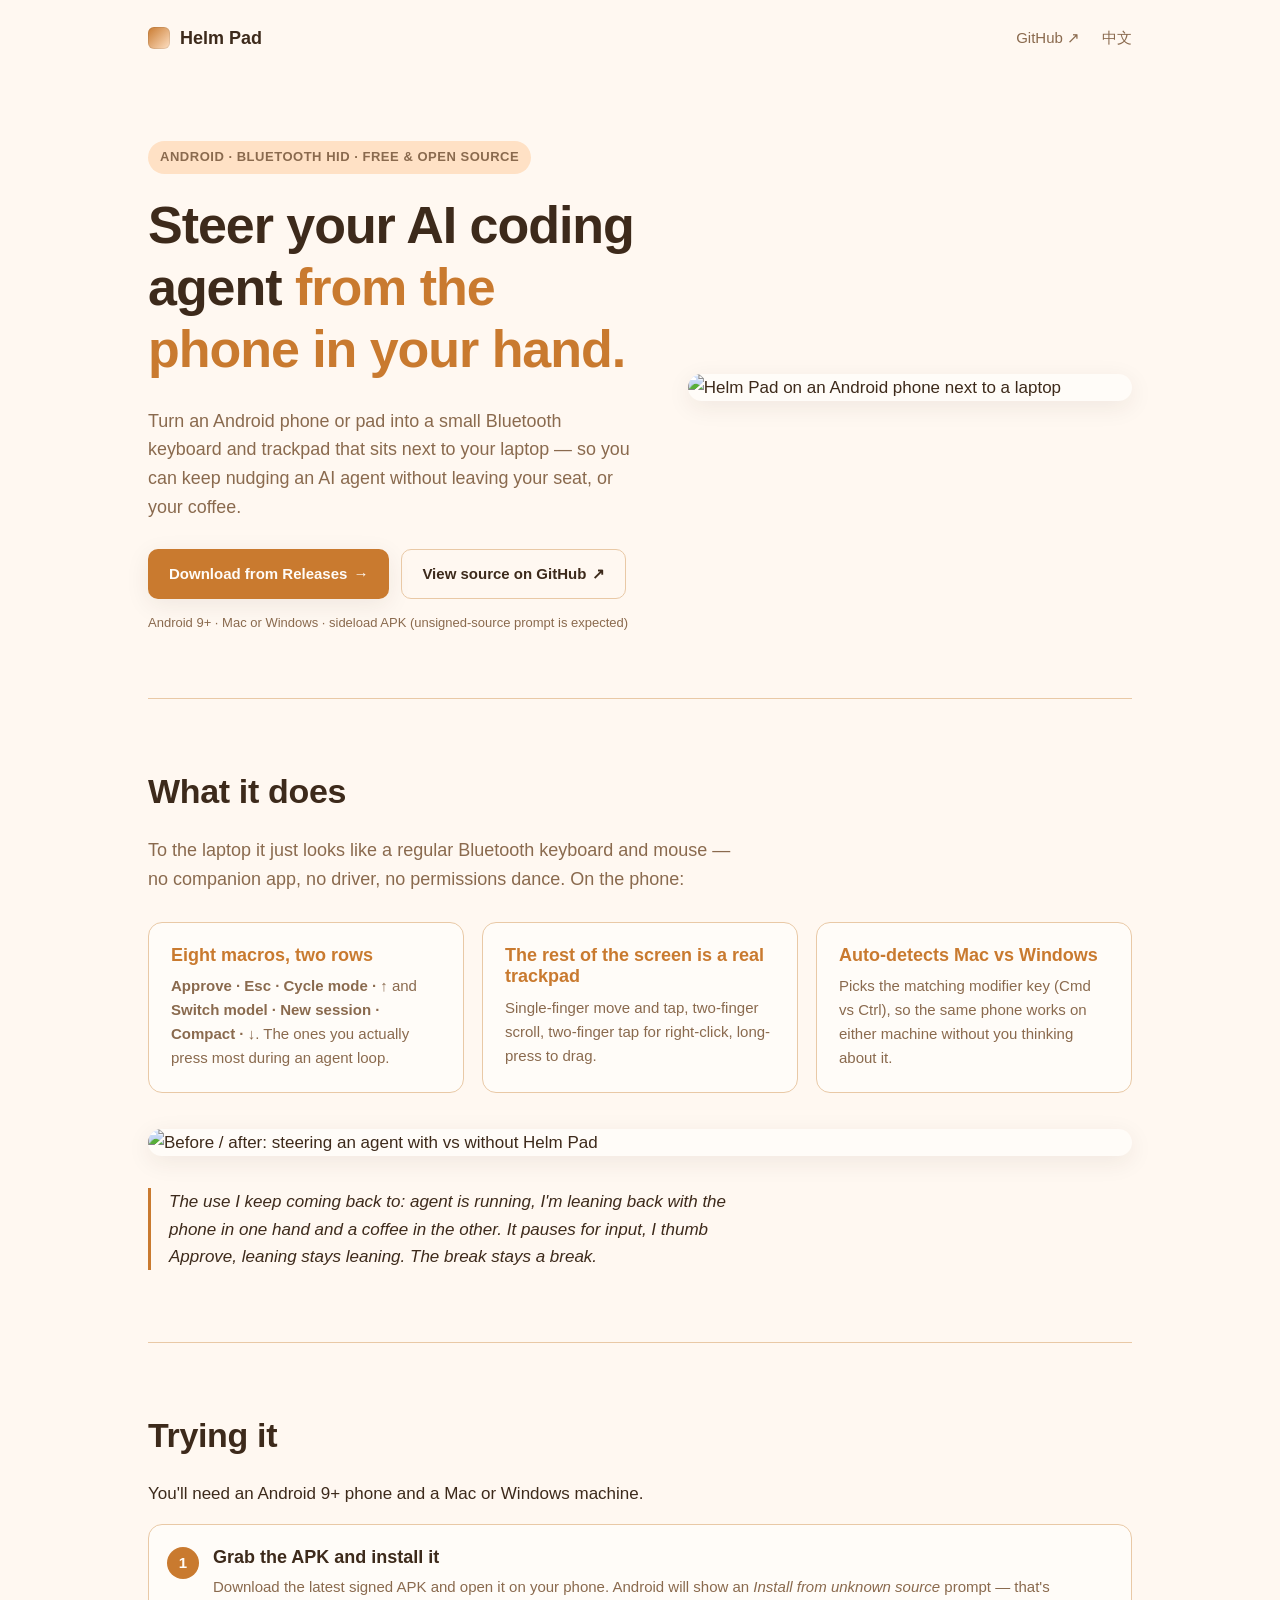
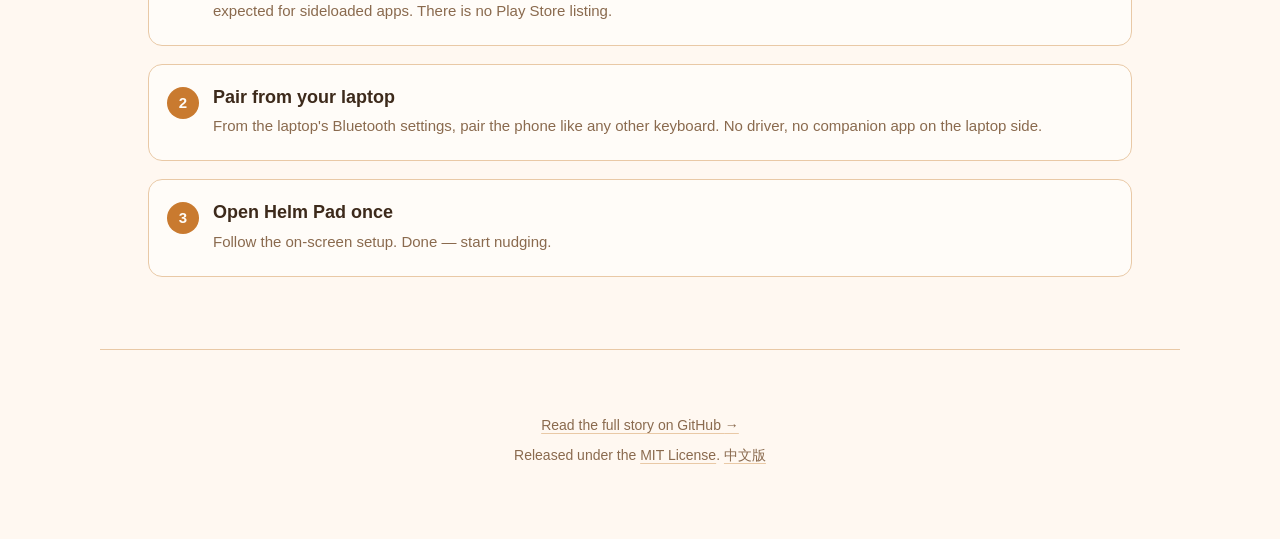
==== pages/index.html @ d27687c6 "add github pages" ====
<!DOCTYPE html>
<html lang="en">
<head>
  <meta charset="UTF-8">
  <meta name="viewport" content="width=device-width, initial-scale=1.0">
  <title>Helm Pad — Bluetooth keyboard & trackpad for AI pair-programming</title>
  <meta name="description" content="Turn your Android phone into a small Bluetooth keyboard and trackpad that sits next to your laptop, so you can keep nudging an AI coding agent without leaving your seat — or your coffee.">

  <meta property="og:title" content="Helm Pad — Bluetooth keyboard & trackpad for AI pair-programming">
  <meta property="og:description" content="Turn your Android phone into a small Bluetooth keyboard and trackpad. Sideload the APK, pair it like any other keyboard, keep nudging your AI agent.">
  <meta property="og:image" content="https://huozhou.github.io/HelmPad/assets/hero.svg">
  <meta property="og:url" content="https://huozhou.github.io/HelmPad/">
  <meta property="og:type" content="website">
  <meta property="og:locale" content="en_US">
  <meta property="og:locale:alternate" content="zh_CN">

  <meta name="twitter:card" content="summary_large_image">
  <meta name="twitter:title" content="Helm Pad">
  <meta name="twitter:description" content="A small Bluetooth keyboard & trackpad for steering AI coding agents from the phone in your hand.">
  <meta name="twitter:image" content="https://huozhou.github.io/HelmPad/assets/hero.svg">

  <link rel="alternate" hreflang="en" href="https://huozhou.github.io/HelmPad/">
  <link rel="alternate" hreflang="zh-CN" href="https://huozhou.github.io/HelmPad/zh/">
  <link rel="alternate" hreflang="x-default" href="https://huozhou.github.io/HelmPad/">

  <link rel="icon" type="image/svg+xml" href="assets/hero.svg">
  <link rel="stylesheet" href="styles.css">
</head>
<body>
  <header class="site-header">
    <a class="brand" href="./" aria-label="Helm Pad home">
      <span class="brand-mark" aria-hidden="true"></span>
      <strong>Helm Pad</strong>
    </a>
    <nav class="site-nav" aria-label="Primary">
      <a href="https://github.com/huozhou/HelmPad" rel="external">GitHub <span aria-hidden="true">↗</span></a>
      <a href="zh/" hreflang="zh-CN" lang="zh-CN">中文</a>
    </nav>
  </header>

  <main>
    <section class="hero">
      <div class="hero-text">
        <p class="eyebrow">Android · Bluetooth HID · Free &amp; open source</p>
        <h1>Steer your AI coding agent <span class="accent">from the phone in your hand.</span></h1>
        <p class="tagline">Turn an Android phone or pad into a small Bluetooth keyboard and trackpad that sits next to your laptop — so you can keep nudging an AI agent without leaving your seat, or your coffee.</p>
        <p class="cta-row">
          <a id="cta-download"
             class="btn btn-primary"
             href="https://github.com/huozhou/HelmPad/releases/latest"
             data-i18n-fallback="Download from Releases →"
             data-i18n-template="Download {version} APK"
             rel="external">
            Download from Releases <span aria-hidden="true">→</span>
          </a>
          <a class="btn btn-ghost" href="https://github.com/huozhou/HelmPad" rel="external">View source on GitHub <span aria-hidden="true">↗</span></a>
        </p>
        <p class="cta-note">Android 9+ · Mac or Windows · sideload APK (unsigned-source prompt is expected)</p>
      </div>
      <figure class="hero-figure">
        <img src="assets/hero.svg" alt="Helm Pad on an Android phone next to a laptop">
      </figure>
    </section>

    <section class="what" id="what">
      <h2>What it does</h2>
      <p class="lead">To the laptop it just looks like a regular Bluetooth keyboard and mouse — no companion app, no driver, no permissions dance. On the phone:</p>
      <ul class="feature-list">
        <li>
          <h3>Eight macros, two rows</h3>
          <p><strong>Approve · Esc · Cycle mode · ↑</strong> and <strong>Switch model · New session · Compact · ↓</strong>. The ones you actually press most during an agent loop.</p>
        </li>
        <li>
          <h3>The rest of the screen is a real trackpad</h3>
          <p>Single-finger move and tap, two-finger scroll, two-finger tap for right-click, long-press to drag.</p>
        </li>
        <li>
          <h3>Auto-detects Mac vs Windows</h3>
          <p>Picks the matching modifier key (Cmd vs Ctrl), so the same phone works on either machine without you thinking about it.</p>
        </li>
      </ul>
      <figure class="loop-figure">
        <img src="assets/loop.svg" alt="Before / after: steering an agent with vs without Helm Pad">
      </figure>
      <p class="vibe">The use I keep coming back to: agent is running, I'm leaning back with the phone in one hand and a coffee in the other. It pauses for input, I thumb <em>Approve</em>, leaning stays leaning. The break stays a break.</p>
    </section>

    <section class="install" id="install">
      <h2>Trying it</h2>
      <p>You'll need an Android 9+ phone and a Mac or Windows machine.</p>
      <ol class="steps">
        <li>
          <h3>Grab the APK and install it</h3>
          <p>Download the latest signed APK and open it on your phone. Android will show an <em>Install from unknown source</em> prompt — that's expected for sideloaded apps. There is no Play Store listing.</p>
        </li>
        <li>
          <h3>Pair from your laptop</h3>
          <p>From the laptop's Bluetooth settings, pair the phone like any other keyboard. No driver, no companion app on the laptop side.</p>
        </li>
        <li>
          <h3>Open Helm Pad once</h3>
          <p>Follow the on-screen setup. Done — start nudging.</p>
        </li>
      </ol>
    </section>
  </main>

  <footer class="site-footer">
    <p id="release-meta" hidden>
      <span id="release-version"></span> · released <time id="release-date"></time> · <a id="release-changelog" href="https://github.com/huozhou/HelmPad/releases/latest" rel="external">changelog <span aria-hidden="true">→</span></a>
    </p>
    <p>
      <a href="https://github.com/huozhou/HelmPad/blob/main/README.md" rel="external">Read the full story on GitHub <span aria-hidden="true">→</span></a>
    </p>
    <p class="meta">
      Released under the <a href="https://github.com/huozhou/HelmPad/blob/main/LICENSE" rel="external">MIT License</a>.
      <a href="zh/" hreflang="zh-CN" lang="zh-CN">中文版</a>
    </p>
  </footer>

  <script src="app.js" defer></script>
</body>
</html>
---- pages/styles.css ----
/* Helm Pad — marketing site */

:root {
  --bg:        #FFF8F1;
  --bg-soft:   #FBE9D7;
  --surface:   #FFFCF8;
  --fg:        #3D2A1B;
  --fg-muted:  #8A6A4E;
  --accent:    #C97A2F;
  --accent-fg: #FFFCF8;
  --accent-soft: #FFE1C5;
  --line:      #E9C9A6;
  --shadow:    0 6px 24px rgba(61, 42, 27, 0.08);
  --radius:    14px;
  --radius-sm: 10px;
  --max-width: 1080px;
  --pad:       clamp(20px, 4vw, 48px);
  --font-sans: ui-sans-serif, -apple-system, "Segoe UI", "PingFang SC", "Hiragino Sans GB", "Microsoft YaHei", Helvetica, Arial, sans-serif;
}

@media (prefers-color-scheme: dark) {
  :root {
    --bg:          #1E1B19;
    --bg-soft:     #2A2623;
    --surface:     #2A2623;
    --fg:          #FFFCF8;
    --fg-muted:    #C9B7A1;
    --accent:      #FFD1A6;
    --accent-fg:   #1E1B19;
    --accent-soft: #4A382A;
    --line:        #5A4634;
    --shadow:      0 6px 24px rgba(0, 0, 0, 0.35);
  }

  /* Hero/loop SVGs are warm-light by design; nudge contrast in dark mode
     without shipping a duplicate dark-only SVG. */
  .hero-figure img,
  .loop-figure img {
    filter: brightness(0.96) saturate(0.95);
  }
}

* { box-sizing: border-box; }

html { scroll-behavior: smooth; }

body {
  margin: 0;
  font-family: var(--font-sans);
  font-size: 17px;
  line-height: 1.6;
  color: var(--fg);
  background: var(--bg);
  -webkit-font-smoothing: antialiased;
  -moz-osx-font-smoothing: grayscale;
}

img, svg { max-width: 100%; height: auto; display: block; }

a { color: var(--accent); text-decoration: none; }
a:hover { text-decoration: underline; }

a:focus-visible,
button:focus-visible,
.btn:focus-visible {
  outline: 2px solid var(--accent);
  outline-offset: 3px;
  border-radius: 4px;
}

h1, h2, h3 { line-height: 1.2; margin: 0 0 0.5em; color: var(--fg); }
h1 { font-size: clamp(32px, 4.6vw, 52px); font-weight: 700; letter-spacing: -0.02em; }
h2 { font-size: clamp(24px, 3vw, 34px); font-weight: 700; letter-spacing: -0.01em; margin-bottom: 24px; }
h3 { font-size: 18px; font-weight: 600; }

p { margin: 0 0 1em; }

/* Header ------------------------------------------------------------ */

.site-header {
  display: flex;
  align-items: center;
  justify-content: space-between;
  gap: 16px;
  max-width: var(--max-width);
  margin: 0 auto;
  padding: 24px var(--pad) 0;
}

.brand {
  display: inline-flex;
  align-items: center;
  gap: 10px;
  color: var(--fg);
  font-size: 18px;
  font-weight: 700;
}
.brand:hover { text-decoration: none; }

.brand-mark {
  display: inline-block;
  width: 22px;
  height: 22px;
  border-radius: 6px;
  background: linear-gradient(135deg, var(--accent), var(--accent-soft));
  box-shadow: inset 0 0 0 1px rgba(0,0,0,0.08);
}

.site-nav {
  display: flex;
  align-items: center;
  gap: 22px;
}
.site-nav a {
  color: var(--fg-muted);
  font-size: 15px;
  font-weight: 500;
}
.site-nav a:hover { color: var(--fg); text-decoration: none; }

/* Main / hero ------------------------------------------------------- */

main { max-width: var(--max-width); margin: 0 auto; padding: 0 var(--pad); }

.hero {
  display: grid;
  grid-template-columns: 1.1fr 1fr;
  gap: clamp(24px, 4vw, 56px);
  align-items: center;
  padding: clamp(40px, 7vw, 88px) 0 clamp(32px, 5vw, 64px);
}

.eyebrow {
  display: inline-block;
  font-size: 13px;
  font-weight: 600;
  letter-spacing: 0.04em;
  text-transform: uppercase;
  color: var(--fg-muted);
  background: var(--accent-soft);
  padding: 6px 12px;
  border-radius: 999px;
  margin-bottom: 20px;
}

.hero h1 .accent {
  color: var(--accent);
  display: inline;
}

.tagline {
  font-size: clamp(16px, 1.4vw, 19px);
  color: var(--fg-muted);
  margin: 0 0 28px;
  max-width: 52ch;
}

.cta-row {
  display: flex;
  flex-wrap: wrap;
  gap: 12px;
  margin-bottom: 14px;
}

.cta-note {
  font-size: 13px;
  color: var(--fg-muted);
  margin: 0;
}

.btn {
  display: inline-flex;
  align-items: center;
  gap: 6px;
  padding: 12px 20px;
  border-radius: var(--radius-sm);
  font-weight: 600;
  font-size: 15px;
  border: 1.5px solid transparent;
  transition: transform 0.08s ease, box-shadow 0.15s ease, background 0.15s ease;
  min-height: 44px;
  white-space: nowrap;
}
.btn:hover { text-decoration: none; transform: translateY(-1px); }
.btn:active { transform: translateY(0); }

.btn-primary {
  background: var(--accent);
  color: var(--accent-fg);
  box-shadow: var(--shadow);
}
.btn-primary:hover { background: var(--fg); color: var(--bg); }

.btn-ghost {
  background: transparent;
  color: var(--fg);
  border-color: var(--line);
}
.btn-ghost:hover { background: var(--bg-soft); border-color: var(--accent); }

.hero-figure {
  margin: 0;
  border-radius: var(--radius);
  overflow: hidden;
  box-shadow: var(--shadow);
  background: var(--surface);
}

/* What it does ------------------------------------------------------ */

.what, .install {
  padding: clamp(40px, 6vw, 72px) 0;
  border-top: 1px solid var(--line);
}

.lead {
  font-size: 18px;
  color: var(--fg-muted);
  max-width: 60ch;
  margin-bottom: 28px;
}

.feature-list {
  list-style: none;
  padding: 0;
  margin: 0 0 36px;
  display: grid;
  grid-template-columns: repeat(auto-fit, minmax(240px, 1fr));
  gap: 18px;
}

.feature-list li {
  background: var(--surface);
  border: 1px solid var(--line);
  border-radius: var(--radius);
  padding: 22px;
}

.feature-list h3 {
  margin-bottom: 8px;
  color: var(--accent);
}

.feature-list p {
  margin: 0;
  font-size: 15px;
  color: var(--fg-muted);
}

.loop-figure {
  margin: 36px 0 28px;
  border-radius: var(--radius);
  overflow: hidden;
  box-shadow: var(--shadow);
  background: var(--surface);
}

.vibe {
  font-size: 17px;
  color: var(--fg);
  font-style: italic;
  max-width: 64ch;
  border-left: 3px solid var(--accent);
  padding-left: 18px;
  margin: 32px 0 0;
}

/* Steps ------------------------------------------------------------- */

.steps {
  list-style: none;
  counter-reset: step;
  padding: 0;
  margin: 0;
  display: grid;
  gap: 18px;
}

.steps li {
  counter-increment: step;
  background: var(--surface);
  border: 1px solid var(--line);
  border-radius: var(--radius);
  padding: 22px 22px 22px 64px;
  position: relative;
}

.steps li::before {
  content: counter(step);
  position: absolute;
  left: 18px;
  top: 22px;
  width: 32px;
  height: 32px;
  border-radius: 50%;
  background: var(--accent);
  color: var(--accent-fg);
  font-weight: 700;
  font-size: 15px;
  display: inline-flex;
  align-items: center;
  justify-content: center;
}

.steps h3 { margin-bottom: 6px; }
.steps p { margin: 0; font-size: 15px; color: var(--fg-muted); }

/* Footer ------------------------------------------------------------ */

.site-footer {
  max-width: var(--max-width);
  margin: 0 auto;
  padding: clamp(40px, 6vw, 64px) var(--pad);
  border-top: 1px solid var(--line);
  text-align: center;
  font-size: 14px;
  color: var(--fg-muted);
}

.site-footer p { margin: 0 0 8px; }
.site-footer .meta { color: var(--fg-muted); }
.site-footer a { color: var(--fg-muted); text-decoration: underline; text-decoration-color: var(--line); text-underline-offset: 3px; }
.site-footer a:hover { color: var(--accent); text-decoration-color: var(--accent); }

#release-meta time { font-variant-numeric: tabular-nums; }

/* Responsive -------------------------------------------------------- */

@media (max-width: 880px) {
  .hero {
    grid-template-columns: 1fr;
    padding-top: clamp(24px, 6vw, 56px);
  }
  .hero-figure { order: -1; }
}

@media (max-width: 480px) {
  body { font-size: 16px; }
  .site-header { padding-top: 16px; }
  .site-nav { gap: 14px; }
  .btn { width: 100%; justify-content: center; }
  .cta-row { flex-direction: column; }
  .steps li { padding-left: 22px; padding-top: 56px; }
  .steps li::before { top: 18px; left: 18px; }
}

@media (prefers-reduced-motion: reduce) {
  html { scroll-behavior: auto; }
  .btn { transition: none; }
}
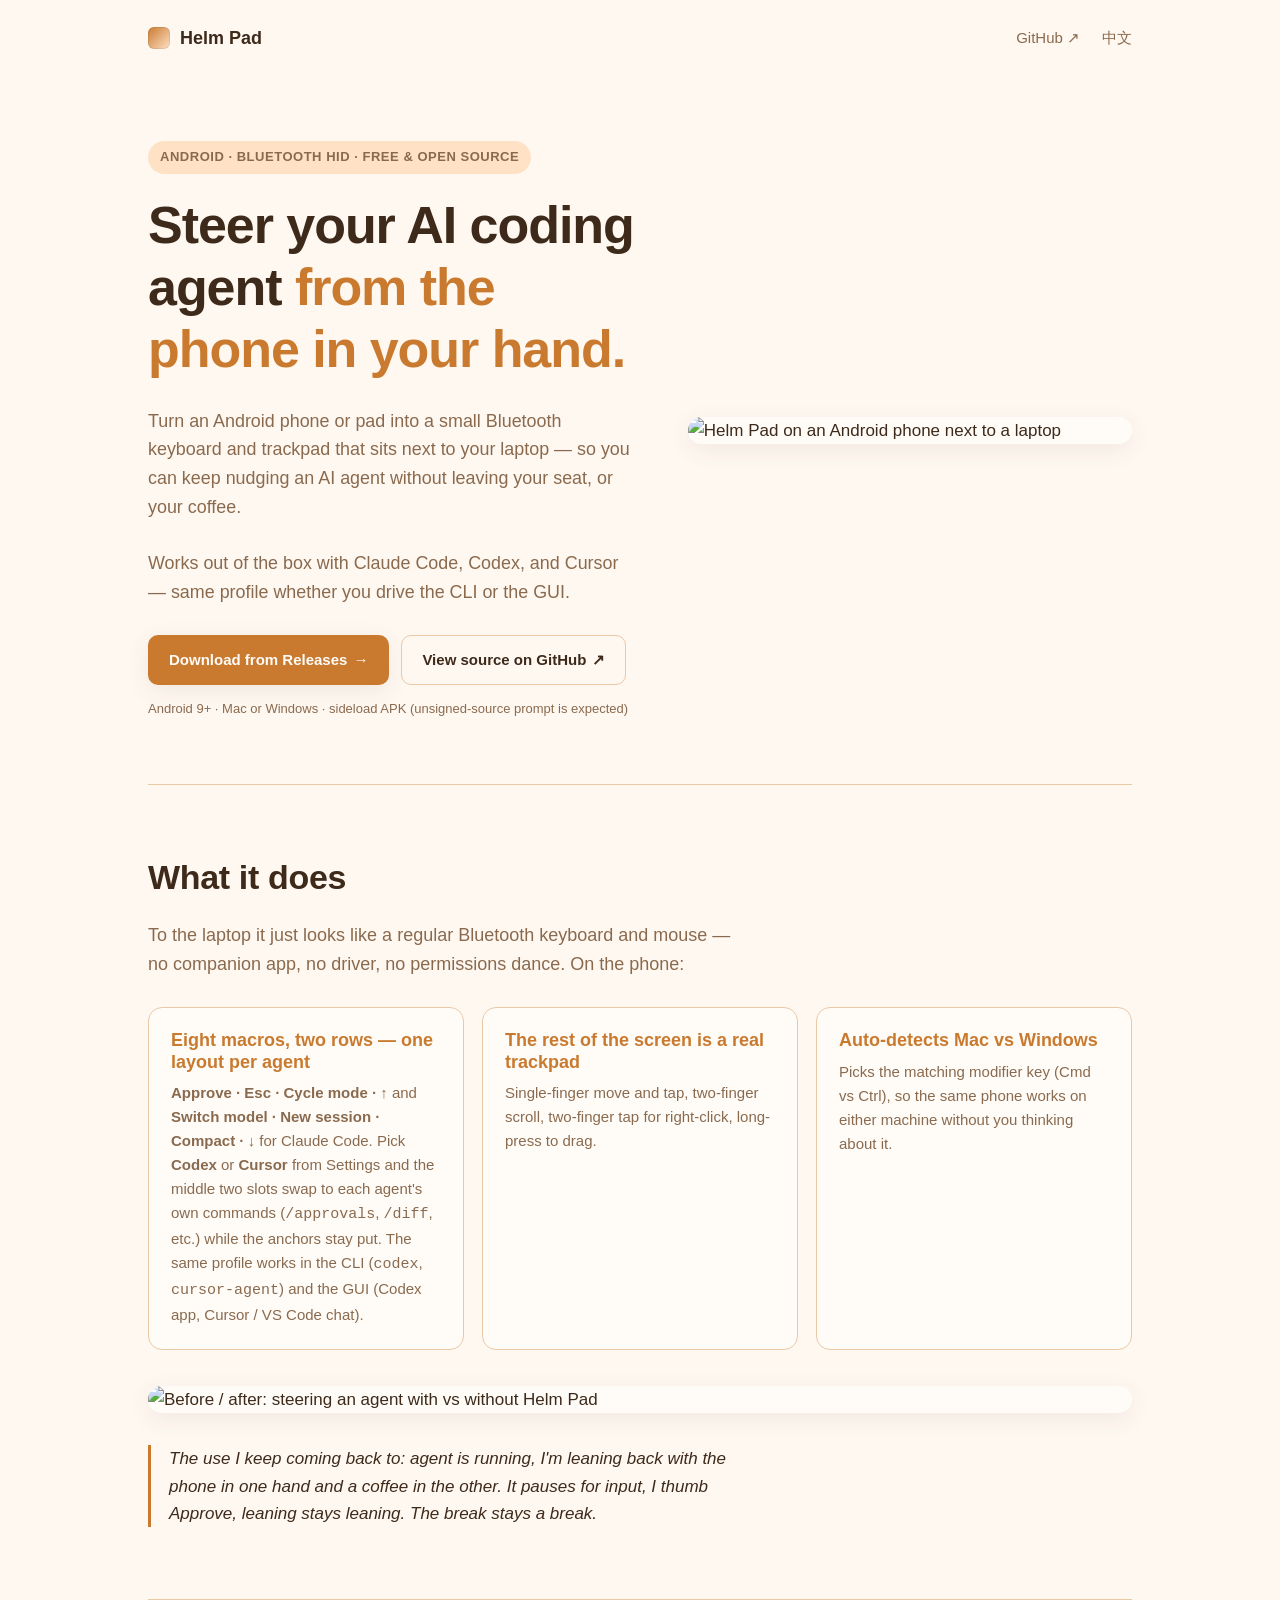
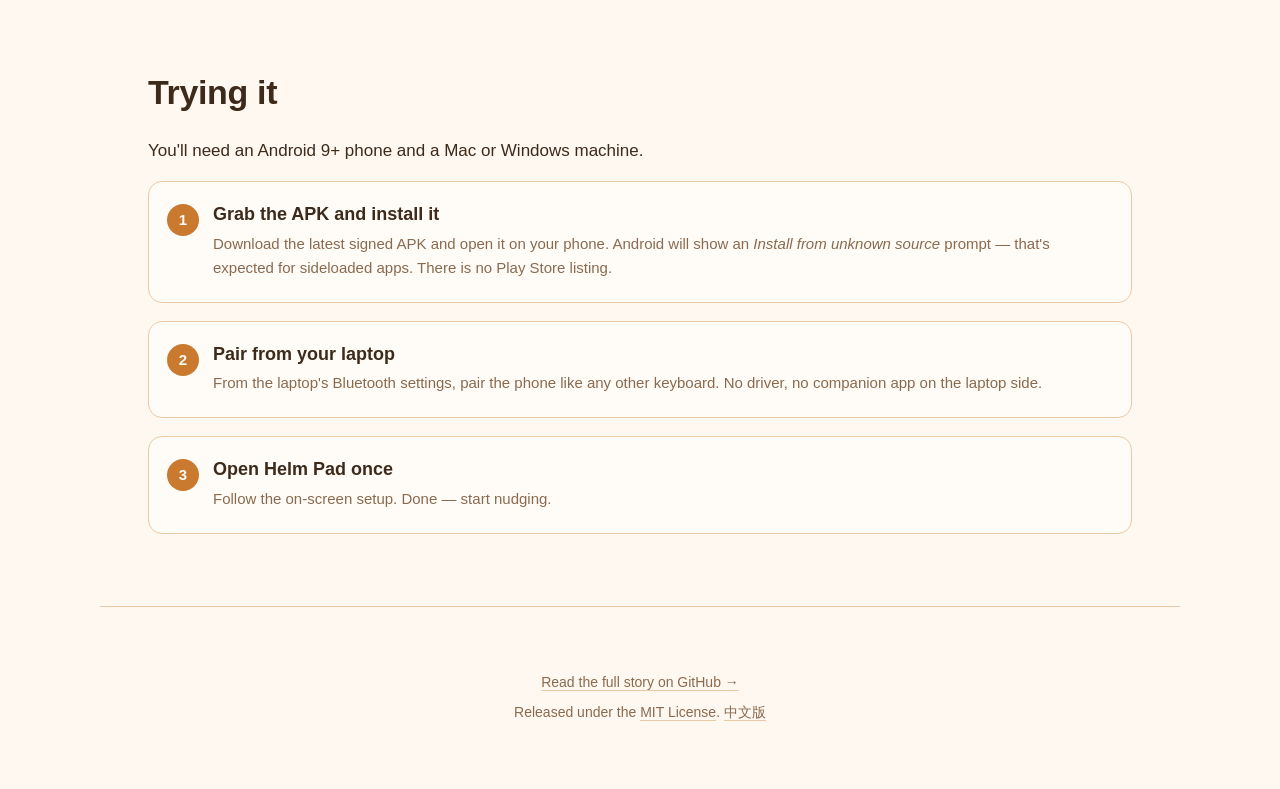
==== commit 2f8b970f: "feature: support codex and cursor profile" ====
--- a/pages/index.html
+++ b/pages/index.html
@@ -44,6 +44,7 @@
         <p class="eyebrow">Android · Bluetooth HID · Free &amp; open source</p>
         <h1>Steer your AI coding agent <span class="accent">from the phone in your hand.</span></h1>
         <p class="tagline">Turn an Android phone or pad into a small Bluetooth keyboard and trackpad that sits next to your laptop — so you can keep nudging an AI agent without leaving your seat, or your coffee.</p>
+        <p class="tagline tagline-sub">Works out of the box with Claude Code, Codex, and Cursor — same profile whether you drive the CLI or the GUI.</p>
         <p class="cta-row">
           <a id="cta-download"
              class="btn btn-primary"
@@ -67,8 +68,8 @@
       <p class="lead">To the laptop it just looks like a regular Bluetooth keyboard and mouse — no companion app, no driver, no permissions dance. On the phone:</p>
       <ul class="feature-list">
         <li>
-          <h3>Eight macros, two rows</h3>
-          <p><strong>Approve · Esc · Cycle mode · ↑</strong> and <strong>Switch model · New session · Compact · ↓</strong>. The ones you actually press most during an agent loop.</p>
+          <h3>Eight macros, two rows — one layout per agent</h3>
+          <p><strong>Approve · Esc · Cycle mode · ↑</strong> and <strong>Switch model · New session · Compact · ↓</strong> for Claude Code. Pick <strong>Codex</strong> or <strong>Cursor</strong> from Settings and the middle two slots swap to each agent's own commands (<code>/approvals</code>, <code>/diff</code>, etc.) while the anchors stay put. The same profile works in the CLI (<code>codex</code>, <code>cursor-agent</code>) and the GUI (Codex app, Cursor / VS Code chat).</p>
         </li>
         <li>
           <h3>The rest of the screen is a real trackpad</h3>
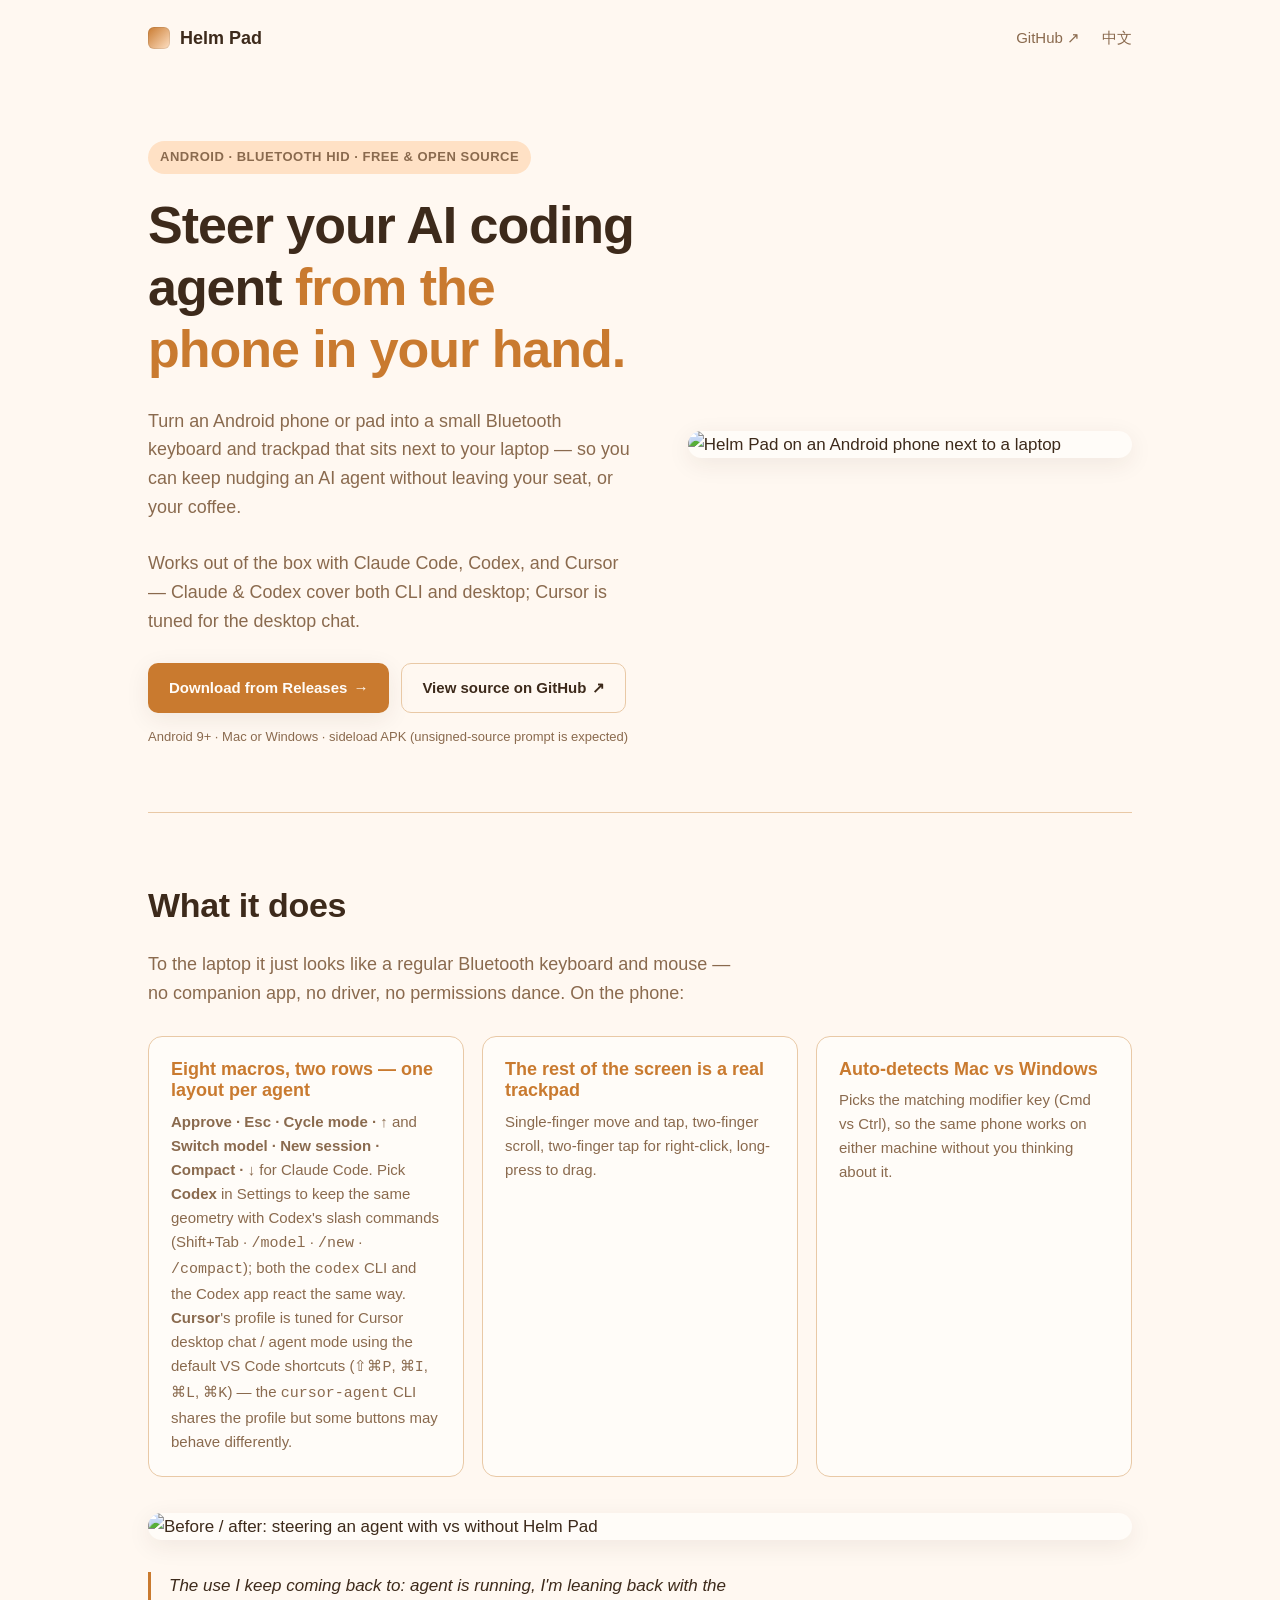
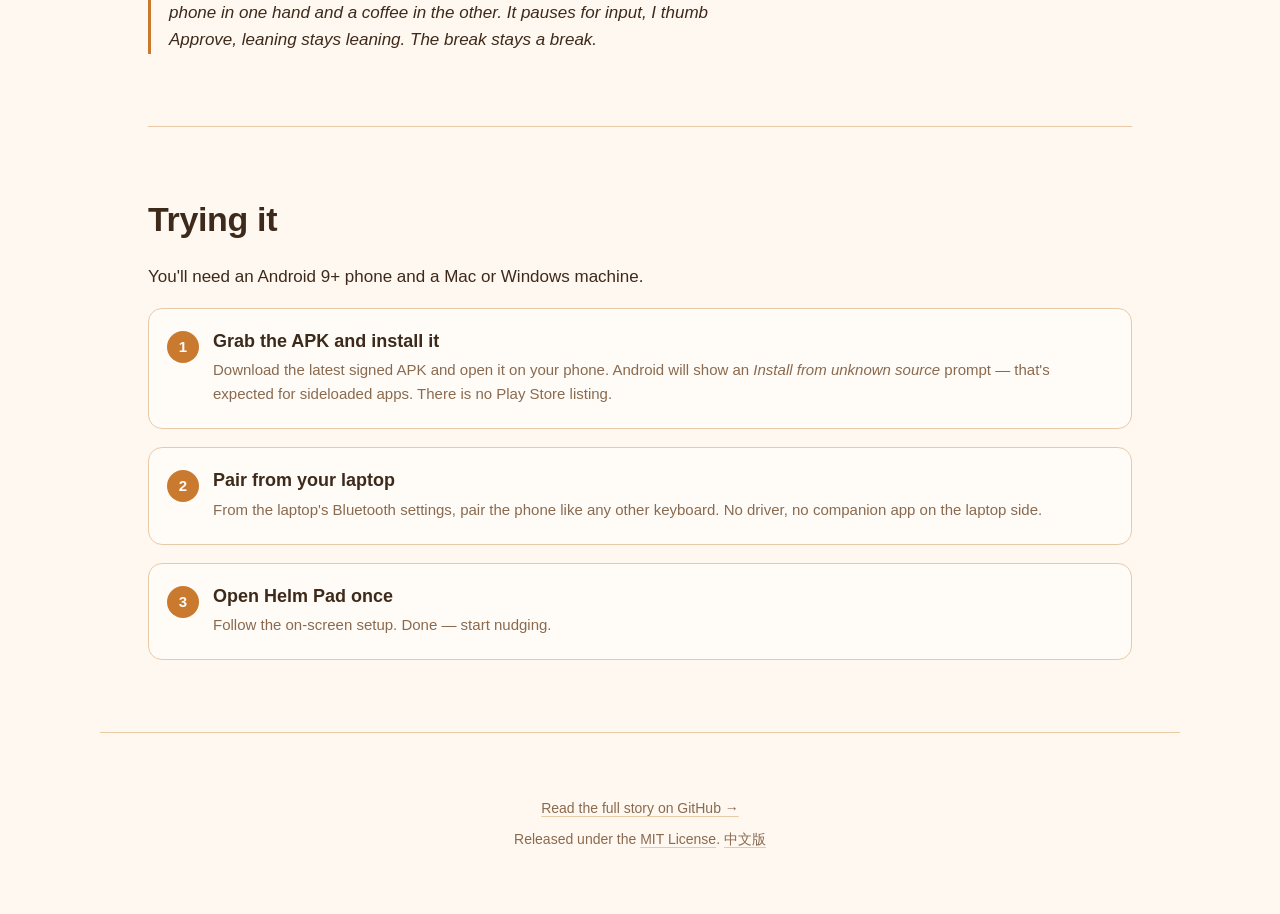
==== commit 13a03fee: "feature:  modify codex, cursor profile. optimize the ui" ====
--- a/pages/index.html
+++ b/pages/index.html
@@ -44,7 +44,7 @@
         <p class="eyebrow">Android · Bluetooth HID · Free &amp; open source</p>
         <h1>Steer your AI coding agent <span class="accent">from the phone in your hand.</span></h1>
         <p class="tagline">Turn an Android phone or pad into a small Bluetooth keyboard and trackpad that sits next to your laptop — so you can keep nudging an AI agent without leaving your seat, or your coffee.</p>
-        <p class="tagline tagline-sub">Works out of the box with Claude Code, Codex, and Cursor — same profile whether you drive the CLI or the GUI.</p>
+        <p class="tagline tagline-sub">Works out of the box with Claude Code, Codex, and Cursor — Claude &amp; Codex cover both CLI and desktop; Cursor is tuned for the desktop chat.</p>
         <p class="cta-row">
           <a id="cta-download"
              class="btn btn-primary"
@@ -69,7 +69,7 @@
       <ul class="feature-list">
         <li>
           <h3>Eight macros, two rows — one layout per agent</h3>
-          <p><strong>Approve · Esc · Cycle mode · ↑</strong> and <strong>Switch model · New session · Compact · ↓</strong> for Claude Code. Pick <strong>Codex</strong> or <strong>Cursor</strong> from Settings and the middle two slots swap to each agent's own commands (<code>/approvals</code>, <code>/diff</code>, etc.) while the anchors stay put. The same profile works in the CLI (<code>codex</code>, <code>cursor-agent</code>) and the GUI (Codex app, Cursor / VS Code chat).</p>
+          <p><strong>Approve · Esc · Cycle mode · ↑</strong> and <strong>Switch model · New session · Compact · ↓</strong> for Claude Code. Pick <strong>Codex</strong> in Settings to keep the same geometry with Codex's slash commands (Shift+Tab · <code>/model</code> · <code>/new</code> · <code>/compact</code>); both the <code>codex</code> CLI and the Codex app react the same way. <strong>Cursor</strong>'s profile is tuned for Cursor desktop chat / agent mode using the default VS Code shortcuts (<code>⇧⌘P</code>, <code>⌘I</code>, <code>⌘L</code>, <code>⌘K</code>) — the <code>cursor-agent</code> CLI shares the profile but some buttons may behave differently.</p>
         </li>
         <li>
           <h3>The rest of the screen is a real trackpad</h3>
